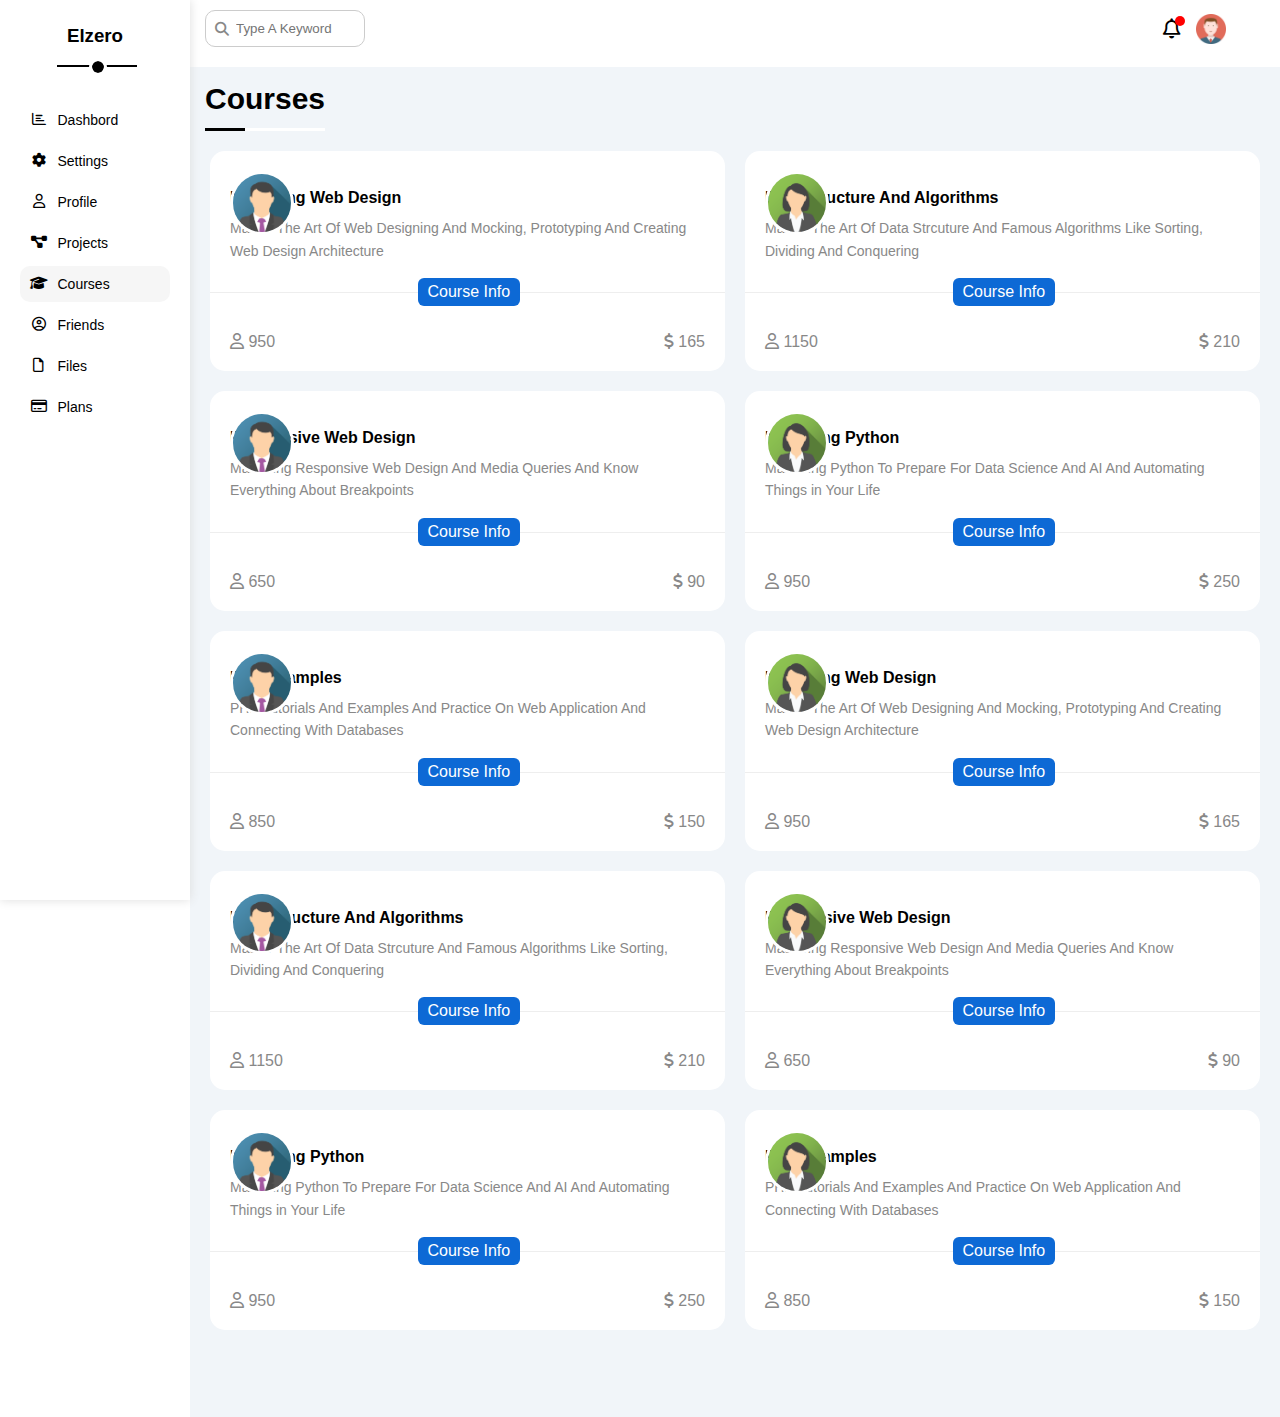
==== courses.html @ d860a7bd "first commit" ====
<!DOCTYPE html>
<html lang="en">
<head>
    <meta charset="UTF-8">
    <meta http-equiv="X-UA-Compatible" content="IE=edge">
    <meta name="viewport" content="width=device-width, initial-scale=1.0">
    <title>Templet 4</title>
    <link rel="stylesheet" href="css/styel.css">
    <link rel="stylesheet" href="css/all.css">
    <link rel="stylesheet" href="css/all.min.css">
</head>
<body>
    <div class="main">
        <aside>
            <h3>Elzero</h3>
            <ul>
                <a href="index.html">
                    <i class="fa-regular fa-chart-bar fa-fw"></i>
                    <li>Dashbord</li>
                </a>
                <a href="settings.html">
                    <i class="fa-solid fa-gear fa-fw"></i>
                    <li>Settings</li>
                </a>
                <a href="profile.html">
                    <i class="fa-regular fa-user fa-fw"></i>
                    <li>Profile</li>
                </a>
                <a href="projects.html">
                    <i class="fa-solid fa-diagram-project fa-fw"></i>
                    <li>Projects</li>
                </a>
                <a href="courses.html" class="active">
                    <i class="fa-solid fa-graduation-cap fa-fw"></i>
                    <li>Courses</li>
                </a>
                <a href="friends.html">
                    <i class="fa-regular fa-circle-user fa-fw"></i>
                    <li>Friends</li>
                </a>
                <a href="files.html">
                    <i class="fa-regular fa-file fa-fw"></i>
                    <li>Files</li>
                </a>
                <a href="plans.html">
                    <i class="fa-regular fa-credit-card fa-fw"></i>
                    <li>Plans</li>
                </a>
            </ul>
        </aside>
        <section>
            <nav>
                <div>
                    <input type="search" placeholder="Type A Keyword">
                </div>
                <div>
                    <i class="fa-regular fa-bell fa-lg"></i>
                    <img src="Images/avatar.png" alt="">
                </div>
            </nav>
            <div class="content">
                <h1>Courses</h1>
                <div class="courses">
                    <div class="coursbox">
                        <img src="Images/team-01.png" alt="">
                        <img src="images/course-01.jpg" alt="">
                       <div class="info">
                            <h4>Mastering Web Design</h4>
                            <p>
                                Master The Art Of Web Designing And Mocking,
                                Prototyping And Creating Web Design Architecture
                            </p>
                        </div>
                        <div class="coin">
                           <span class="spaninfo">Course Info</span>
                            <span>
                                <i class="fa-regular fa-user"></i>
                                950
                            </span>
                            <span>
                                <i class="fa-solid fa-dollar-sign"></i>
                                165
                            </span>
                       </div>
                    </div>
                    <div class="coursbox">
                        <img src="Images/team-02.png" alt="">
                        <img src="images/course-02.jpg" alt="">
                       <div class="info">
                            <h4>Data Structure And Algorithms   </h4>
                            <p>
                                Master The Art Of Data Strcuture 
                                And Famous Algorithms Like Sorting, Dividing And Conquering
                            </p>
                        </div>
                        <div class="coin">
                           <span class="spaninfo">Course Info</span>
                            <span>
                                <i class="fa-regular fa-user"></i>
                                1150
                            </span>
                            <span>
                                <i class="fa-solid fa-dollar-sign"></i>
                                210
                            </span>
                       </div>
                    </div>
                    <div class="coursbox">
                        <img src="Images/team-01.png" alt="">
                        <img src="images/course-03.jpg" alt="">
                       <div class="info">
                            <h4>Responsive Web Design</h4>
                            <p>
                                Mastering Responsive Web Design And Media Queries
                                 And Know Everything About Breakpoints
                            </p>
                        </div>
                        <div class="coin">
                           <span class="spaninfo">Course Info</span>
                            <span>
                                <i class="fa-regular fa-user"></i>
                                650
                            </span>
                            <span>
                                <i class="fa-solid fa-dollar-sign"></i>
                                90
                            </span>
                       </div>
                    </div>
                    <div class="coursbox">
                        <img src="Images/team-02.png" alt="">
                        <img src="images/course-04.jpg" alt="">
                       <div class="info">
                            <h4>Mastering Python</h4>
                            <p>
                                Mastering Python To Prepare For Data Science And AI
                                 And Automating Things in Your Life
                            </p>
                        </div>
                        <div class="coin">
                           <span class="spaninfo">Course Info</span>
                            <span>
                                <i class="fa-regular fa-user"></i>
                                950
                            </span>
                            <span>
                                <i class="fa-solid fa-dollar-sign"></i>
                                250
                            </span>
                       </div>
                    </div>
                    <div class="coursbox">
                        <img src="Images/team-01.png" alt="">
                        <img src="images/course-05.jpg" alt="">
                       <div class="info">
                            <h4>PHP Examples</h4>
                            <p>
                                PHP Tutorials And Examples And Practice On
                                Web Application And Connecting With Databases
                            </p>
                        </div>
                        <div class="coin">
                           <span class="spaninfo">Course Info</span>
                            <span>
                                <i class="fa-regular fa-user"></i>
                                850
                            </span>
                            <span>
                                <i class="fa-solid fa-dollar-sign"></i>
                                150
                            </span>
                       </div>
                    </div>
                    <div class="coursbox">
                        <img src="Images/team-02.png" alt="">
                        <img src="images/course-01.jpg" alt="">
                       <div class="info">
                            <h4>Mastering Web Design</h4>
                            <p>
                                Master The Art Of Web Designing And Mocking,
                                Prototyping And Creating Web Design Architecture
                            </p>
                        </div>
                        <div class="coin">
                           <span class="spaninfo">Course Info</span>
                            <span>
                                <i class="fa-regular fa-user"></i>
                                950
                            </span>
                            <span>
                                <i class="fa-solid fa-dollar-sign"></i>
                                165
                            </span>
                       </div>
                    </div>
                    <div class="coursbox">
                        <img src="Images/team-01.png" alt="">
                        <img src="images/course-02.jpg" alt="">
                       <div class="info">
                            <h4>Data Structure And Algorithms   </h4>
                            <p>
                                Master The Art Of Data Strcuture 
                                And Famous Algorithms Like Sorting, Dividing And Conquering
                            </p>
                        </div>
                        <div class="coin">
                           <span class="spaninfo">Course Info</span>
                            <span>
                                <i class="fa-regular fa-user"></i>
                                1150
                            </span>
                            <span>
                                <i class="fa-solid fa-dollar-sign"></i>
                                210
                            </span>
                       </div>
                    </div>
                    <div class="coursbox">
                        <img src="Images/team-02.png" alt="">
                        <img src="images/course-03.jpg" alt="">
                       <div class="info">
                            <h4>Responsive Web Design</h4>
                            <p>
                                Mastering Responsive Web Design And Media Queries
                                 And Know Everything About Breakpoints
                            </p>
                        </div>
                        <div class="coin">
                           <span class="spaninfo">Course Info</span>
                            <span>
                                <i class="fa-regular fa-user"></i>
                                650
                            </span>
                            <span>
                                <i class="fa-solid fa-dollar-sign"></i>
                                90
                            </span>
                       </div>
                    </div>
                    <div class="coursbox">
                        <img src="Images/team-01.png" alt="">
                        <img src="images/course-04.jpg" alt="">
                       <div class="info">
                            <h4>Mastering Python</h4>
                            <p>
                                Mastering Python To Prepare For Data Science And AI
                                 And Automating Things in Your Life
                            </p>
                        </div>
                        <div class="coin">
                           <span class="spaninfo">Course Info</span>
                            <span>
                                <i class="fa-regular fa-user"></i>
                                950
                            </span>
                            <span>
                                <i class="fa-solid fa-dollar-sign"></i>
                                250
                            </span>
                       </div>
                    </div>
                    <div class="coursbox">
                        <img src="Images/team-02.png" alt="">
                        <img src="images/course-05.jpg" alt="">
                       <div class="info">
                            <h4>PHP Examples</h4>
                            <p>
                                PHP Tutorials And Examples And Practice On
                                Web Application And Connecting With Databases
                            </p>
                        </div>
                        <div class="coin">
                           <span class="spaninfo">Course Info</span>
                            <span>
                                <i class="fa-regular fa-user"></i>
                                850
                            </span>
                            <span>
                                <i class="fa-solid fa-dollar-sign"></i>
                                150
                            </span>
                       </div>
                    </div>
                </div>
            </div>
        </section>
    </div>
</body>
</html>
---- css/styel.css ----
:root{
    --blue-color:#0075ff;
    --blue-alt-color:#0d69d5;
    --orange-color:#f59e0b;
    --green-color:#22c50e;
    --red-color:#f44336;
    --gray-color:#888;

}
::-webkit-scrollbar{
    width: 15px;
}
::-webkit-scrollbar-track{
    background-color: #fff;
}
::-webkit-scrollbar-thumb{
    background-color: var(--blue-color);
}
::-webkit-scrollbar-thumb:hover{
    background-color: var(--blue-alt-color);
}
/* Start aside */
aside{
    background-color: #fff;
    box-shadow: 0 0 10px #ddd;
    height: 100vh;
    z-index: 10;  
    padding: 20px;
}
aside>h3{
    width: fit-content;
    margin: 5px auto 35px;
    position: relative;
    padding-bottom: 20px;
}
aside>h3::before{
    position: absolute;
    content: " ";
    width: 80px;
    height: 2px;
    background-color: #000;
    bottom: 0;
    left: -10px;
    
}
aside>h3::after{
    position: absolute;
    content: " ";
    width: 12px;
    height: 12px;
    border-radius: 50%;
    background-color: #000;
    bottom: 0;
    left: 25px;
    outline: 3px solid #fff;
    transform: translateY(50%);
}
 ul{
    padding:0;
    margin-top: 16px;
    list-style: none;
    }
    .active{
        background-color:#f6f6f6;
        border-radius:10px ;
    }
    ul a{
        display: flex;
        margin-bottom: 5px;
        padding: 10px;
        color: #000;
        width: 150px;
        font-size: 14px;
        text-align: center;
        transition: 0.3s;
    }
    ul a:hover{
        background-color: #f6f6f6;
        border-radius: 10px;
        transition: 0.3s;
    }
    ul a i{
        margin-right: 10px;
    }    

/* End aside */
.main{
    display: flex;
    width: 100%;
}

body{
    padding: 0;
    margin: 0;
    font-family: "Open Sans", sans-serif; 
}
*{
    box-sizing: border-box;
}
a{
    text-decoration: none;
}

/* Start section */
section{
    width: 100%;
}
nav{
    display: flex;
    justify-content: space-between;
    padding: 10px 10px 0px;
    align-items: center;
    width: 96%;
    max-width: 100%;
}
nav input{
    border-radius: 10px;
    border: solid 1px #ccc;
    width: 160px; 
    padding: 10px 10px 10px 30px;
    margin-left: 5px;   
    transition: 0.3s;
    display: block;
}
nav>div:first-child{
    position: relative;
}
nav>div:first-child:after{
    font-family: "Font Awesome 5 Free";
    content: "\f002";
    font-weight: 900;
    position: absolute;
    left: 15px;
    top: 50%;
    color: var(--gray-color);
    font-size: 14px;
    transform: translateY(-50%)
}
nav input:focus{
    outline: none;
    width: 200px;
    transition: 0.3s all
}
nav input:focus::placeholder{
    opacity: 0;
    transition: 0.3s
}

nav >div{
    display: flex;
    justify-content: center;
    align-items: center
}
nav img{
    width: 30px;
    margin-left: 15px
}
nav i{
    position: relative
}
nav i::after{
position: absolute;
content: "";
top: -12px;
right: -4px;
width: 10px;
height: 10px;
border-radius: 50%;
background-color: red
}
.content{
    width: 100%;
    height: 100%;
    background-color: #f1f5f9
}
/* End section */
/* Start Dashbord */
.dashbord{
    padding:15px
}
.boxes{
    display: grid;
    grid-template-columns: repeat(auto-fill,minmax(450px,1fr));
    gap: 20px
}
h1{
    position: relative;
    font-size: 30px;
       padding: 15px;
    width: fit-content
}
h1::after,
h1::before{
    position: absolute;
    content:"";
    height: 3px;
    bottom: 0;
    left: 0;
    margin-left: 15px;
}
h1::before{
    width: 120px;
    background-color: #fff;
}
h1::after{
    background-color: #000;
    width: 40px;
}
/* Welcome */
.box{
    border-radius: 15px;
    background-color: #fff;
    max-width: 100%;
    padding: 20px;
    overflow: hidden;
}
.welcome{
    border-radius: 15px;
    background-color: #fff;
    max-width: 100%;   
}
.welcome .timg{
    display: flex;
    justify-content: space-between;
    padding: 10px 20px 20px ;
    border-top-left-radius: 15px;
    border-top-right-radius: 15px;
    background-color: #eee;
}
.timg .text{
    padding:10px
}
.timg .text h2{
    margin: 0 0 5px ;
}
.timg .text p{
    margin: 0;
    color: #777;
}
.timg img{
    width: 200px;
}
.welcome>.imge{
    width: 100%;
    height: 80px;
    border-bottom: #eee solid 1px;
    position: relative;
}
.welcome>.imge>img{
width: 70px;
position: absolute;
border: 4px solid #fff;
border-radius: 50%;
left: 20px;
top: -40px;
}
.description{
    display: flex;
    justify-content: space-around;
    margin: 40px auto;
    padding: 0 0 15px ;
    border-bottom: solid 1px #eee;
}
.description div{
 text-align: center;
 flex: 1; 
}
.description div span{
    display: block;
    font-size: 14px;
    margin-top: 10px;
    color: var(--gray-color);
}
.welcome a{
    color: #fff;
    background-color: var(--blue-color);
    padding: 5px;
    display: block;
    width: max-content;
    border-radius: 5px;
    margin:0 15px 15px auto;
}
.welcome a:hover{
    background-color: var(--blue-alt-color);
}

/* Quick Draft */

.draft p{
color: var(--gray-color)
}
.draft .title{
    display: block;
    background-color: #eee;
    border: none;
    margin-bottom: 20px;
    width: 100%;
    border-radius: 6px;
    padding: 10px 0 10px 10px
}
input:focus{
    outline: none
}
textarea{
    display: block;
    background-color: #eee;
    outline: none;
    border: solid 1px #fff;
    width: 100%;
    resize: none;
    min-height: 180px;
    border-radius: 5px;
    margin: 20px auto;
    padding: 10px 0 10px 10px 
}
.draft .save{
    color: #fff;
    padding: 5px 10px;
    border-radius: 5px;
    margin: 0 15px 15px auto;
    border: none;
    display: block;
    transition: 0.3s;
    background-color: var(--blue-color);
    cursor: pointer;
    width: fit-content
}
.draft .save:hover{
    transition: 0.3s;
    background-color: var(--blue-alt-color)
}

/* targets */

.targets p{
    color: var(--gray-color);
}

.targets .one{
    display: flex;
    margin-bottom: 15px;
    width: 100%;
}
.targets .one>div:first-child{
    width: 80px;
    height: 80px;
    text-align: center;
    display: flex;
    justify-content: center;
    align-items: center;
    margin-right: 15px;
}
.iconblue{
    background-color: #cce3ff;
}
.iconblue i{
    color: var(--blue-alt-color);
}
.lblue{
    background-color: #cce3ff;
}
.lblue span{
    background-color: var(--blue-alt-color);
}
.lblue span span{
    background-color: var(--blue-alt-color);
}
.lblue span span::after{
    border-color:  var(--blue-alt-color) transparent transparent transparent;
}
.iconorange{
    background-color:#fdecce
}
.iconorange i{
    color: var(--orange-color);
}
.lorange{
    background-color: #fdecce;
}
.lorange span{
    background-color: var(--orange-color);
}
.lorange span span{
    background-color: var(--orange-color);
}
.lorange span span::after{
    border-color:  var(--orange-color) transparent transparent transparent;

}
.icongreen{
    background-color: #d3f3df
}
.icongreen i{
    color: var(--green-color)
}
.lgreen{
    background-color: #d3f3df
}
.lgreen span{
    background-color: var(--green-color);
}
.lgreen span span{
    background-color: var(--green-color)
}
.lgreen span span::after{
    border-color:  var(--green-color) transparent transparent transparent;

}
.targets .one>div:last-child{
    width: 100%;
}
.targets .one i{
    text-align: center;
    align-items: start;
}
.progs>span:first-of-type{
    color: var(--gray-color);
    display: block;
    margin-top: 5px;
    margin-bottom: 5px;
}
.progs>span:last-of-type{
    margin-bottom: 15px;
    display: block;
    font-weight: bold;
}
.targets .line{
    width: 100%;
    height: 3px;
}
.targets .line>span{
    height: 100%;
    position: relative;
    display: block;
}
.targets .line span span{
    color: #fff;
    padding: 2px 5px;
    position: absolute;
    font-size: 13px;
    top: -30px;
    right: -18px;
    border-radius: 6px;
}
.targets .line span span::after{
    position: absolute;
    content: "";
    left: 40%;
    bottom: -10px ;
    border-width: 5px;
    border-style: solid;
}
.orang i{
    color: var(--orange-color) !important;
}

/* Tickets Statistics */

.statistics>p{
    color: var(--gray-color);
}
.statistics .gred{
    display: grid;
    align-items: center;
    gap: 10px;
    grid-template-columns: repeat(auto-fill,minmax( 40%,1fr));
}
.statistics .gred div{
    display: flex;
    border: 1px solid #ccc;
    border-radius: 10px;
    padding: 20px;
    flex-direction: column;
    align-items: center;
}
.statistics .gred div p{
    color: var(--gray-color);
}
.statistics .gred div span{
    font-weight: bold;
    font-size: 18px;
}
.statistics .gred div i{
    margin-bottom: 10px;
}
.c-orange{
    color: var(--orange-color);
}
.c-blue{
    color: var(--blue-color);
}
.c-green{
    color: var(--green-color);
}
.c-red{
    color: var(--red-color);
}
.c-grey{
    color: var(--gray-color);
}
.bg-red{
    background-color: var(--red-color);
}
.bg-orange{
    background-color: var(--orange-color);
}
.bg-blue{
    background-color: var(--blue-color);
}
.bg-green{
    background-color: var(--green-color);

}
/* News */

.news>div{
    display: flex;
    justify-content: space-between;
    align-items: center;
    border-bottom: solid 1px #ccc;
    margin-bottom: 20px;
    padding-bottom: 20px;
    
} 
.news>div>div{
    display: flex;
    justify-content: space-between;
    align-items: center;
}
.news>div>div h3{
    margin: 0 0 6px;
    font: 16px;
}
.news>div>div p{
    color: var(--gray-color);
    margin: 0;
    font-size: 14px;
    padding-top: 5px;
}
.news>div>div:last-of-type{
    font-size: 13px;
    padding: 5px 10px; 
    width: fit-content;
    border-radius: 6px;
    background-color: #eee;
} 
.news>div:last-of-type{
    border-bottom: none !important;
}
.news div img {
    width: 100px;
    margin-right: 20px;
    border-radius: 6px;
}
.news div .infonews{
    display: flex;
    flex-direction: column;
}

/* Latest Tasks  */

.tasks>div{
    display: flex;
    margin-bottom: 25px;
    align-items: center;
    padding: 5px;
    justify-content: space-between  
}
.tasks>div:not(:last-child){
    border-bottom: solid 1px #eee;
}
.tasks h3{
    margin: 0 0 6px;
    font-size: 16px;
}
.tasks p{
    margin: 0;
    font-size: 13px;
    color: var(--gray-color);
}
.tasks .op{
opacity: 0.5;
}

/* Top Search Items */

.items .main{
    margin: 0 0 10px;
    padding: 0;
}
.items .main div{
    color: var(--gray-color);
}
.items>div{
    display: flex;
    justify-content: space-between;
    align-items: center;
    padding: 15px 0;
}
.items div>span:last-child{
    background-color: #eee;
    padding: 5px 10px;
    border-radius: 6px;

}

/* Latest Uploads */

.uploads>div{
    display: flex;
    justify-content: space-between;
    align-items: center;    
    border-bottom: 1px solid #eee;
    margin-bottom: 10px;
    padding: 5px 5px 10px ;
}
.uploads>div>div{
    display: flex;
    justify-content: space-between;
    align-items: center;
}
.uploads>div>div:last-child{
    background-color: #eee;
    padding: 5px 10px;
    border-radius: 6px;
}
.uploads>div:last-child{
    border: none !important
}
.uploads span{
    display: block;
}
.uploads span:last-child{
    color: var(--gray-color);
}
.uploads img{
    width: 40px;
    margin-right: 15px;
}

/* Last Project Progress */

.progress{position: relative}
.progress img{
    position: absolute;
    content: "";
    right:0 ;
    width: 160px;
    opacity: 0.1;
    bottom: 0;
}
.progress ul{
    position: relative;
    margin-left: 10px;
}
.progress ul::after{
    position: absolute;
    content: "";
    background-color: var(--blue-alt-color);
    width: 3px;
    height: 90%;
    left: 0;
    top: 0;
}
.progress ul li{
    margin-top: 25px;
    display: flex;
    align-items: center;
    padding-left: 25px;
    font-size: 18px;
}
.progress ul li::before{
    position: absolute;
    content: '';
    width: 20px;
    height: 20px;
    display: block;
    border-radius: 50%;
    background-color: #fff;
    border: 2px solid #fff;
    outline: var(--blue-alt-color) 2px solid;
    left: -10px;
    z-index: 1;
}
.progress ul li.done::before{
background-color: var(--blue-alt-color);
}
.progress ul li.curnt::before{
    animation: flashing 0.8s infinite alternate;
}

/* Rminders */

.rminders ul li{
    display: flex;
    align-items: center;
}
.rminders ul li>span{
width: 15px;
height: 15px;
margin-right: 15px;
transform: translateY(-50%);
border-radius: 50%;
display: block
}

.rminders ul li>div.onee{
    border-left: solid 2px var(--blue-alt-color);
}
.rminders ul li>div.tooo {
    border-left: solid 2px var(--green-color);
}
.rminders ul li div.thrrr {
border-left: solid 2px var(--orange-color);

}
.rminders ul li>div.four{
    border-left: solid 2px var(--red-color);
}
.rminders ul li div{
    padding-left: 15px;
    margin-bottom: 15px;
}

.rminders ul li p{
    margin: 0 0 5px;
    font-weight: bold;
    font-size: 14px;
    flex: 1;
}
.rminders ul li div span{
    margin: 0;
    font-size: 14px;
    color: #888888;
}
/* Latest Post */

.post img{
    margin-right: 15px;
    width: 48px;
}
.post>div{
    padding-bottom: 10px;
    align-items: center;
    display: flex;
}
.post .text{
    border-bottom: solid 1px #eee ;
    border-top: solid 1px #eee ;
    line-height: 1.8;
    margin: 20px 5px;
    padding: 20px 5px;
    font-size: 18px;
    /* min-height: 140px; */
}
.post>div:last-child{
    color: #888;
    justify-content: space-between;
}
.post i{
    margin-right: 5px;
}

.post>div span:first-child{
    font-weight: bold;
    display: block;
    margin-bottom: 5px;
}

/* Social Media Stats */
.stats div{
    display: flex;
    align-items: center;
    background-color: #cce3ff;
    margin-bottom: 15px;
    padding: 0 10px 0 0 ;
    justify-content: space-between;
}
.stats div.tube{
    background-color: #ffcccc;
}
.stats div i{
background-color: var(--blue-color);
color: #fff;
display: flex;
justify-content: center;
align-items: center;
width: 50px;
transition: 0.3s;
height: 50px;
} 
.stats div i:hover{
    transition: 0.3s;
    transform: rotate(10deg);
}
.stats div span{
    flex: 1;
    padding-left: 15px;
    color: var(--blue-color);
} 
.stats div a{
    padding: 5px 10px;
    border-radius: 6px;
    background-color: var(--blue-color);
    color: #fff;
} 
.tube i{
    background-color: red !important;
}
.tube span{
    color: red !important;
}
.tube a{
    background-color: red !important;
}
.stats>div:last-child i{
    background-color: var(--blue-alt-color) !important;
}
.stats>div:last-child span{
    color: var(--blue-alt-color)!important;
}
.stats>div:last-child a{
    background-color: var(--blue-alt-color) !important;
}

/* Projects */
.projects{
    background-color: #fff;
    padding: 20px;
    display: grid;
    border-radius: 10px;
    margin-top  : 20px;    
}
.restable{
    overflow-x: auto;
}
.projects table{
    min-width: 1000px   ;
    width: 100%;
    text-align: start;
}
thead td{
    padding: 15px;
    text-align: start;
    font-weight: bold;
    background-color: #eee;
}
.projects table td{
    padding: 15px;
}
.projects table tbody tr td:last-child{
    border-right: #eee 1px solid;
}
.projects tbody td{
    border-bottom: solid 1px #eee;
    border-left: solid 1px #eee;

}
.projects table img{
    width: 32px;
    height: 32px;
    padding: 2px;
    background-color: #fff;
    border-radius: 50%;
}

.projects table img:not(:first-child){
margin-left: -20px;
}
.projects tbody tr span{
    padding: 5px 10px;
    color: #fff;
    border-radius: 6px;
}
.projects tbody tr:first-child span{
    background-color: #f59e0b;
}
.projects tbody tr:nth-child(2) span{
    background-color: #0075ff;
}
.projects tbody tr:nth-child(5) span{
    background-color: #0075ff;
}
.projects tbody tr:nth-child(3) span,
.projects tbody tr:nth-child(4) span,
.projects tbody tr:last-child span{
    background-color: #22c55e;
}
/* End Dashbord */

.box h2{
    margin: 0 0 10px  ;
}

/* Start Settings */
.setting{
    padding: 15px;
}

/* Controll */

.controll p{
    color: #888;
    margin: 0 0 10px 0 ;
}
.controll span{
    display: block;
    margin-bottom:5px;
}
.controll >div{
    display: flex;
    justify-content: space-between;
    align-items: center;
    font-size: 14px;
    margin:  15px 0  ;
}
.controll textarea{
    resize: none;
    border: solid 1px #ccc;
    border-radius: 6px;
    background-color: transparent;
    min-height: 140px;
    width: 100%;
}

.togoal{
    -webkit-appearance: none;
    appearance: none;
    display: none;
}

.toggledev{
    position: relative;
    width: 78px;
    height: 32px;
    background-color: #aaa;
    cursor: pointer;
    border-radius: 16px;
}
.toggledev::after{
    position: absolute;
    font-family: "Font Awesome 5 Free";
    content: "\f00d";
    background-color: #fff;
    width: 24px;
    height: 24px;
    top: 4px;
    transition: 0.3s;
    left: 4px;
    display: flex;
    justify-content: center;
    align-items: center;
    color: #aaa;
    border-radius: 50%;
    font-weight: 900;
}
.togoal:checked + .toggledev{
    background-color: var(--blue-alt-color);
}
.togoal:checked + .toggledev::after{
    content: "\f00c";
    left: 50px;
    color: var(--blue-alt-color);
}

/* General Info */
.general p{
    color: #888;
    font-size: 15px;
}
.general form label{
    display: block;
    font-size: 13px;
    color: #888;
    margin: 20px 0 10px;
}
.general form >input{
    border: 1px solid #eee;
    border-radius: 6px;
    width: 100%;
    padding: 10px 0 10px 10px;
}
form>div{
    display: flex;
    justify-content: space-between;
    align-items: center;
}
form>div a{
    margin-left: 10px;
    color: var(--blue-color);
    cursor: pointer;
}
form>div input:disabled{
    color: #bbb;
    background-color: #f0f4f8;
}
form>div input{
    margin-left: 10px;
    color: var(--blue-color);
    cursor: not-allowed;
    background-color: #f0f4f8;
    color: #bbb;
    border: 1px solid #eee;
    width: 100%;
    border-radius: 6px;
    padding: 10px;
}
.general form input::placeholder{
font-size: 14px;
}

/* Security Info */

.security>div{
    display:flex;
    justify-content: space-between;
    align-items: center;
    border-bottom: 1px solid #eee;
    margin-bottom: 15px;
    padding: 10px 1px;
}
.security>div:last-child{
    margin-bottom: 0;
    border-bottom: none;
}
.security>div:last-child a{
    background-color: #eee;
    color: #000;
}
.security div span{
    margin: 0 0 5px;
    display: block;
    font-size: 14px;
}
.security div p{
    color: #888;
    font-size: 13px;
    margin: 0 0 5px;
}
.security div a{
    padding: 5px 10px;
    border-radius: 6px;
    background-color: #0075ff;
    color: #fff;
}

/* Social Media Information */

.sosial>div{
    display: flex;
    margin-bottom: 15px;
    width: 100%;
    height: 35px;
    align-items: center;
}
.sosial>div:last-child{
    margin-bottom: 0;
}
.sosial>div i{
    width: 50px;
    height: 100%;
    border-radius: 6px 0 0 6px;
    border: solid 1px #ddd;
    display: flex;
    border-right: none;
    margin: 0;
    padding: 0;
    justify-content: center;
    align-items: center;
    background-color: #f6f6f6;
    color: #888;
}
.sosial>div input{
    width: 100%;
    border-radius: 0 6px 6px 0;
    height: 100%;
    padding: 5px 10px;
    border: solid 1px #ddd;
    background-color: #f6f6f6;
}
.sosial>div input::placeholder{
    font-size: 12px;
}
.sosial>div:focus-within i{
    color: #000;
    transition: 0.3s;
}
.box>p{
    color: #888;
    font-size: 14px;
}

/* widgets Control */

.widget>div{
    display: flex;
    align-items: center;
    margin: 0 0 20px 5px;
}
.widget>div label{
    cursor: pointer;
    font-size: 14px;
   padding-left: 30px;
   position: relative;
}
.widget input{
    -webkit-appearance: none;
    appearance: none;
}
.widget>div label::after{
    content: "";
    position: absolute;
    width: 18px;
    height: 18px;
    border: solid 2px #000;
    border-radius:3px;
    left: 0
}

.widget>div label:hover::after{
    border: solid 2px var(--blue-alt-color);
}
.widget>div label::before{
    position: absolute;
    content: "\f00c";
    font-family: "Font Awesome 5 Free";
    font-weight: 900;
    width: 18px;
    height: 18px;
    left: 0;
    display: flex;
    justify-content: center;
    align-items: center;
    background-color: var(--blue-alt-color);
    color: #fff;
    z-index: 1;
    border: 2px solid var(--blue-alt-color);
    border-radius: 3px;
    transform: scale(0) rotate(360deg);
    transition: 0.3s;
}
.widget input[type="checkbox"]:checked+label::before{
    transform: scale(1);
    transition: 0.3s;
}
.widget input[type="checkbox"]:checked+label::after{
    background-color: var(--blue-alt-color);
    border: solid 2px var(--blue-alt-color);
}

/* Backup Manager */

.backup div{
    margin-bottom: 20px;
}
.backup>div>label{
    position: relative;
    padding-left: 30px;
    cursor: pointer;
}
.backup input{
    -webkit-appearance:none;
    appearance: none   
}
.backup>div>label::before{
    content: "";
    position: absolute;
    width: 18px;
    height: 18px;
    border: solid 2px var(--gray-color);
    left: 0;
    border-radius: 50%;
}
.backup>div>label::after{
    content: "";
    width: 12px;
    height: 12px;
    border-radius: 50%;
    background-color: var(--blue-alt-color);
    left: 5px;
    top: 5px;
    position: absolute;
    transition: 0.3s;
    transform: scale(0);
}
.backup input:checked + label::after{
    transition: 0.3s;
    transform: scale(1);
}
.backup input:hover + label::before{
    transition: 0.3s;
    border: solid 2px var(--blue-alt-color);
}

.backup .servers{
    display: flex;
    align-items: center;
    border-top: solid 2px #ddd;
    padding-top: 20px ;
    position: relative;
    width: 100%;
    justify-content: space-between;
}
.backup .servers div{
    text-align: center;
    width: 100%;
    border: solid 1px #888;
    border-radius: 6px;
    padding: 0;
    padding:10px 0
    
}

.backup .servers div label{
    cursor: pointer;
    width: 100%;
}
.backup .servers div label i{
    display: block;
    margin-bottom: 10px;
}
.servers>input[type="radio"]:checked + div{
    border:solid 1px var(--blue-alt-color);
}
.servers>input:checked+div label{
    color: var(--blue-alt-color);
}

/* End Settings */
/* Start Profile */
.profile-page{
    display: grid;
    grid-template-columns: repeat(auto-fill,minmax(1fr));
    margin: 20px;
}
.profile{
    border-radius: 15px;
    background-color: #fff;
    align-items: center;
    display: flex;
    overflow: hidden;
    padding: 0;
}
.profile .infoimg{
    border-right: solid 1px #ddd;
    padding: 20px;
    width: 300px;
    max-width: 100%;
    margin: auto;
}
.profile .infoimg img{
    width: 120px;
    margin: 5px auto;
    display: block;
}
.profile .infoimg h3{
    width: max-content;
    font-size: 16px;
    margin: 10px auto;
    font-weight: bold;
}
.profile .infoimg p{
    color: #888;
    text-align: center;

}
.profile .infoimg .reat+p{
    font-size: 14px;

}
.profile .infoimg .design{
    width: 70%;
    height: 6px;
    background-color: #eee;
    margin: 20px auto;
    border-radius: 6px;

}
.profile .infoimg .design span{
    width: 75%;
    border-radius: 6px;
    height: 100%;
    display: block;
    background-color: var(--blue-alt-color);

}
.profile .infoimg .reat{
    text-align: center;
}
.profile .infoimg .reat i{
    font-size: 12px;

}
.profile .information{
    width: 100%;

}

.profile .information h4{
color: #888;
margin: 0 0 10px;
width: 100%;
font-weight: normal;
}
.profile .personal-info{
    display: flex;
    font-size: 14px;
width: 100%;
padding: 20px;
flex-wrap: wrap;
justify-content: space-between;
align-items: center;
}
.profile .personal-info>div{
    min-width: 250px;
    padding: 10px 5px;
}
.profile .personal-info:not(:last-child){
    border-bottom: solid 1px #ddd;
}
.profile .personal-info:hover{
    background-color: #f9f9f9;
}
.profile .personal-info span:first-of-type{
    color: #888;
}
.profile .information .toggledev{
    height: 20px;    
}
.profile .information .toggledev::after{
    height: 15px;
    width: 15px;
    top: 2.5px;
    left: 2px;
    font-size: 12px;
}
.profile .information input:checked +.toggledev::after{
    left: 60px;
}

/* Skills and activites */

.skills-activites{
    display: flex;
    /* align-items: center; */
    margin: 20px;
    gap: 20px;
}
    /* skills */
.skills{
    background-color: #fff;
    border-radius: 10px;
    padding: 20px;
    max-width: 100%;
    min-width: 225px;
    flex-grow: 1;
}
.skills-activites h2{
    margin: 0 0 10px;
}
.skills-activites p{
    color: var(--gray-color);
    margin: 0 0 20px;
    font-size: 14px;
}
.skills ul li{
    padding: 15px 0 ;
}
.skills ul li:not(:last-child){
    border-bottom: solid 1px #ddd;
}
.skills ul li span{
    background-color: #eee;
    padding:5px 10px;
    border-radius: 6px;
    font-size: 13px;
    margin-right: 3px;
}

    /* activites */

.activites{
    background-color: #fff;
    border-radius: 10px;
    padding: 20px;
    flex-grow: 2;
}
.activites img{
    width: 50px;
}
.activites>div{
    display: flex;
    justify-content: space-between;
    align-items: center;
    padding-bottom: 20px;
    margin-bottom: 20px;
}
.activites>div:not(:last-child){
    border-bottom: solid 1px #ddd;
}
.activites .info{
    flex: 1;
    margin-left: 10px;
}
.activites span:last-of-type{
    font-size: 14px;
    display: block;
    color: var(--gray-color);
}
.activites .date span{
    text-align: right;
}
.activites span:first-of-type{
    font-size: 14px;
    display: block;
    margin-bottom: 5px;
}

/* End Profile */
/* Start Project */

.projcts{
    margin: 20px;
    display: grid;
    grid-template-columns: repeat(auto-fill,minmax(450px,1fr));
    gap: 30px;
}
.projcts .probox{
    padding: 15px;
    border-radius: 10px;
    background-color: #fff;
    position: relative;
}
.projcts .probox>span{
    position: absolute;
    right: 10px;
    color: var(--gray-color);
    font-size: 14px;
    top: 10px;
}
.projcts .probox h4{
    font-weight: normal;
    margin: 0 0 10px;
}
.projcts .probox p{
    color: var(--gray-color);
    font-size: 14px;
    margin: 0 0 10px;
}
.projcts .probox div.wedimg{
    position: relative;
    min-height: 80px;
}
.projcts .probox div img{
    width: 40px;
    border-radius: 50%;
    border: solid 3px #fff;
    position: absolute;
    bottom: 0;
    transition: 0.3s;
}
.projcts .probox div a:not(:first-child){
    margin-left: 25px;
    z-index: 1;
}
.projcts .probox div img:hover{
    z-index: 3;
    transition: 0.3s;
}

.projcts .probox .skill{
border-top: solid 1px #ddd;
padding-top: 15px;
margin-top: 15px;
text-align: right
}

.projcts .probox .skill span{
    font-size: 14px;
    padding: 5px 10px;
    border-radius: 6px;  
    background-color: #eee
}
.projcts .probox .dsign {
    padding-top: 15px;
    margin-top: 15px;
    display: flex;
    justify-content: space-between;
    align-items: center;
    border-top: solid 1px #eee;
}
.projcts .probox .dsign div:first-child{
    border-radius: 6px;
    width: 260px;
    height: 8px;
    background-color: #eee;
}
.projcts .probox .dsign div:first-child span{
    display: block;
    height: 100%;
    border-radius: 6px;
}
.projcts .probox .dsign div:last-child{
color: var(--gray-color);
font-size: 14px;
}
.projcts .probox .dsign div:last-child i{
    font-size: 14px;
color: var(--gray-color);
}

/* End Project */

/* Start Courses */

.courses{
    margin: 20px;
    display: grid;
    grid-template-columns: repeat(auto-fill,minmax(350px,1fr));
    gap: 20px;
}
.courses .coursbox{
    background-color: #fff;
    border-radius: 15px;
    position: relative;
    overflow: hidden;
}
.courses .coursbox img:first-child{
    width: 64px;
    position: absolute;
    top: 20px;
    border: solid 3px #fff;
    border-radius: 50%;
    left: 20px;
}
.courses .coursbox img:last-of-type{
    width: 100%;
}
.courses .coursbox .info{
    padding: 20px;
    margin-bottom: 20px;
    border-bottom: solid 1px #eee ;
}
.courses .coursbox .info h4{
    margin: 0 0 10px;
}
.courses .coursbox .info p{
    color: var(--gray-color);
    margin: 0 0 10px;
    line-height: 1.6;
    font-size: 14px;
}

.coursbox .coin{
    display: flex;
    padding: 20px;
    position: relative;
    justify-content: space-between;
}
.coursbox .coin:not(:first-child){
    color:var(--gray-color)
}

.courses .coursbox .coin .spaninfo{
    background-color: var(--blue-alt-color);
    color: #fff;
    position: absolute;
    left: calc(50% - 50px);
    padding: 5px 10px;
    top: -35px;
    border-radius: 6px;
}

/* End Courses */

/* Start Friendes */

.friends{
    margin: 20px;
    display: grid;
    grid-template-columns: repeat(auto-fill,minmax(300px,1fr));
    gap: 20px;
}
.freinds .friend{
position: relative;
}
.freinds .friend .icons{
    position: absolute;
    display: flex;
    top: 10px;
    left: 10px;
}
.friends .friend .icons i{
    width: 30px;
    background-color: #eee;
    height: 30px;
    display: inline-flex;
    color: var(--gray-color);
    font-size: 12px;
    justify-content: center;
    align-items: center;
    transition: 0.3s;
    cursor: pointer;
    border-radius: 50%
}
.friends .friend .icons i:hover{
    background-color: var(--blue-alt-color);
    color: #fff;
    transition: 0.3s;
}
.friends .friend .myfriend{
    border-bottom: solid 1px #eee;
    margin-bottom: 20px;
    padding-bottom:20px ;
    text-align: center;
}
.friends .friend .myfriend img{
    border-radius: 50%;
    width: 100px;
    height: 100px;
}
.friends .friend .myfriend h4{
    margin: 10px 0 5px;
}
.friends .friend .myfriend p{
    color: var(--gray-color);
    margin: 0 0 10px;
    font-size: 14px;
}
.friends .friend .myicon {
    position: relative;
}
.friends .friend .myicon div{
margin-bottom: 20px;
}
.friends .friend .myicon i{
    font-size: 14px;
}
.friends .friend .myicon div span{
    margin-left: 5px;
    font-size: 14px;
}
.friends .friend .myicon > span{
    position: absolute;
    right: 10px;
    top: 10px;
    color: red;
    opacity: 0.1;
    font-size: 80px;
    font-weight: bold;
    display: block;
}

.friends .friend .removing{
    display: flex;
    justify-content: space-between;
    align-items: center;
    border-top: solid 1px #eee;
    padding-top: 20px;
}

.friends .friend .removing span{
flex: 1;
font-size: 14px;
color: var(--gray-color);
}

.friends .friend .removing a{
color: #fff;
padding: 5px 10px;
border-radius: 6px;
margin-left: 10px;
transition: 0.3s;
}
.friends .friend .removing a:hover{
    opacity: 0.9;
}


/* End Friendes */

/* Start Files */

.files{
    display: flex;
    align-items: start;
    margin: 20px;
    flex-direction: row-reverse;
    gap: 20px
}
.files .filing{
    display: grid;
    grid-template-columns: repeat(auto-fill,minmax(200px,1fr));
    width: 100%;
    gap: 20px;
}

.files .filing .boxflie{
    background-color: #fff;
    border-radius: 15px;
    padding: 10px;
    position: relative;
    transition: 0.5s;
}
.files .filing .boxflie:hover img{
    transform:rotate(10deg);
}

.files .filing .boxflie  i{
    position: absolute;
    top: 15px;
    z-index: 2;
    left: 15px;
}
.files .filing .boxflie i:hover{
color: var(--blue-alt-color);
animation: toUp infinite 0.8s ease-in-out 0.01s;
cursor: pointer;
}
.files .filing .boxflie div img{
    width: 100%;
    text-align: center;
    height: 64px;
}
.files .filing .boxflie h4{
    font-weight: normal;
    font: 14px;
    text-align: center;
}
.files .filing .boxflie p{
    color: var(--gray-color);
    font-size: 14px;
    border-bottom: solid 1px #eee;
    padding-bottom: 10px;
}
.files .filing .boxflie div:last-child{
    display: flex;
    justify-content: space-between;
    align-items: center;
}
.files .filing .boxflie div span{
    color: var(--gray-color);
    font-size: 14px;
}
.files .statistics{
    min-width: 260px;
}
.files .statistics ul li{
    display: flex;
    justify-content: space-around;
    align-items: center;
    border: solid 1px #eee;
    border-radius: 6px;
    padding: 10px;
    margin-bottom: 10px;
    gap: 10px;
    
}
.files .statistics ul li i{
    width: 40px;
    height: 40px;
    display: flex;
    justify-content: center;
    align-items:center;
}
.files .statistics ul li div{
    flex: 1;
}
.files .statistics ul li div p{
    margin: 0 0 5px;
    font-size: 14px;
    
}
.files .statistics ul li div span{
    margin: 0 0 10px;
    font-size:14px ;
    color: var(--gray-color);
}
.files .statistics ul li span{
    color: var(--gray-color);
    margin: 0 0 10px;
    font-size: 14px;
}

.files .statistics a{
    background-color: var(--blue-color);
    color: #fff;
    padding: 10px 15px;
    border-radius: 6px;
    margin: 5px auto;
    width: max-content;
    text-align: center;
    display: block;
}
.files .statistics a i{
    padding-right: 10px;
}
.files .statistics a:hover i{
animation: toUp infinite 0.8s ease-in-out 0.01s;
}
.files .statistics a:hover {
background-color: var(--blue-alt-color);
}
/* End Files */

/* Start Plans */
.plans{
    margin: 20px;
    display: grid;
    grid-template-columns: repeat(auto-fill,minmax(400px,1fr));
    gap: 20px;
}
.plans>div{
    background-color: #fff;
    padding: 0px;
    outline: sold var(--red-color) 10px;
}
.plans div .plantitel{
    border: solid #fff 2px;
    padding: 10px;
    color: #fff;
    text-align: center;
}
.plans div .plantitel h2{
    margin: 0 0 10px;
}
.plans div .plantitel .doler{
    font-size: 40px;
    position: relative;
    width: fit-content;
    margin: auto;
}
.plans div .plantitel .doler span{
    position: absolute;
    top: -10px;
    font-size: 25px;
    left: -20px;
}
.plans ul{}
.plans ul li{
    display: flex;
    justify-content: space-between;
    align-items: center;
    border-bottom: solid 1px #eee;
}
.plans ul li p{
    flex: 1;
    margin-left: 10px;
    color: var(--gray-color);
    font-size: 14px;
}
.plans ul li i:first-child{
    /* color: var(--green-color); */
    font-size: 14px;
}
.plans ul li i:last-child{
    color: var(--gray-color);
    font-size: 14px;
}
.plans a{
    padding: 5px 10px;
    border-radius: 6px;
    color: #fff;
}
.plans .lastp{
    color: var(--gray-color);
    text-align: center;
}
/* End Plans */


@keyframes flashing {
    0%{
        background-color: var(--blue-alt-color);
    }
    100%{
        background-color: #fff;
    }
    
}
@keyframes toUp {
    0%, 100%{
        transform: translateY(0);
    }
    50%{
        transform: translateY(-5px);
    }
    
}
/* Start media */
@media (max-width:676px) {
    aside ul li{
        display: none;
    }
    ul a{
        width: 40px;
    }
    .stats div span{
        font-size: 13px;
        padding-left: 5px;
    }
    ul a:hover{
        border-radius: 5px;
    }
    .active{
        border-radius: 5px;
    }
    aside{
    width: 58px;
    padding: 10px;
    }
    aside h3{
        margin: 0;
        padding: 0;
        font-size: 14px;
    }
    aside h3::after,
    aside h3::before{
        display: none
    }
    ul a i {
        margin: 0;
    }
    .boxes{
        grid-template-columns: repeat(auto-fill,minmax(250px,1fr));
    }

    .statistics .gred{
        gap: 20px;
        grid-template-columns: repeat(auto-fill,minmax(250px,1fr));
    }
    .statistics>p{
        font-size: 14px;
    }
    .backup .servers{
        flex-direction: column;
    }
    .projcts .probox .skill span{
        display: block;
        width: max-content;
        margin-bottom: 20px;
        text-align: center;
    }
    .projcts{
        grid-template-columns: repeat(auto-fill,minmax(250px,1fr));
    }
    .projcts .probox .dsign{
        flex-direction: column;
    }
    .projcts .probox .dsign div:first-child{
        width: 100%;
        margin-bottom: 15px;
    }
    .courses{
        grid-template-columns: repeat(auto-fill,minmax(250px,1fr));
    }
    .friends .friend .removing{
        flex-direction: column;
    }
    .friends .friend .removing a{
        margin-top: 15px;
        width: 100%;
        text-align: center;
    }
    .friends{
        grid-template-columns: repeat(auto-fill,minmax(250px,1fr));
    }
}
@media (max-width:767px) {
    .files{
        flex-direction: column;
    }
    .files .statistics{
        width: 100%;
    }
    .news>div{
        flex-direction: column;
    }
    .news{
        text-align: center;
    }
    .news>div>div{
        text-align: center;
        flex-direction: column;
        margin-bottom: 20px;
    }
    .news>div>div img{
        margin-bottom:5px;
    }
    .activites>div{
        flex-direction: column;
        text-align: center;
        gap: 10px;
        justify-content: center;
    }
    .activites .date span{
        text-align: center;
    }
}
@media (max-width:843px) {
    .timg>img{
        display: none;
    }
    .welcome>.imge>img{
        left: 100px;
    }
    .description{
        flex-direction: column;
        gap: 40px;
    }
    .description div{
        margin-bottom: 20px;
    }
    .profile{
        flex-direction: column;
    }
    .profile .infoimg{
        border-right: none;
    }
    .skills-activites{
    flex-direction: column;
    }
}
/*end media */
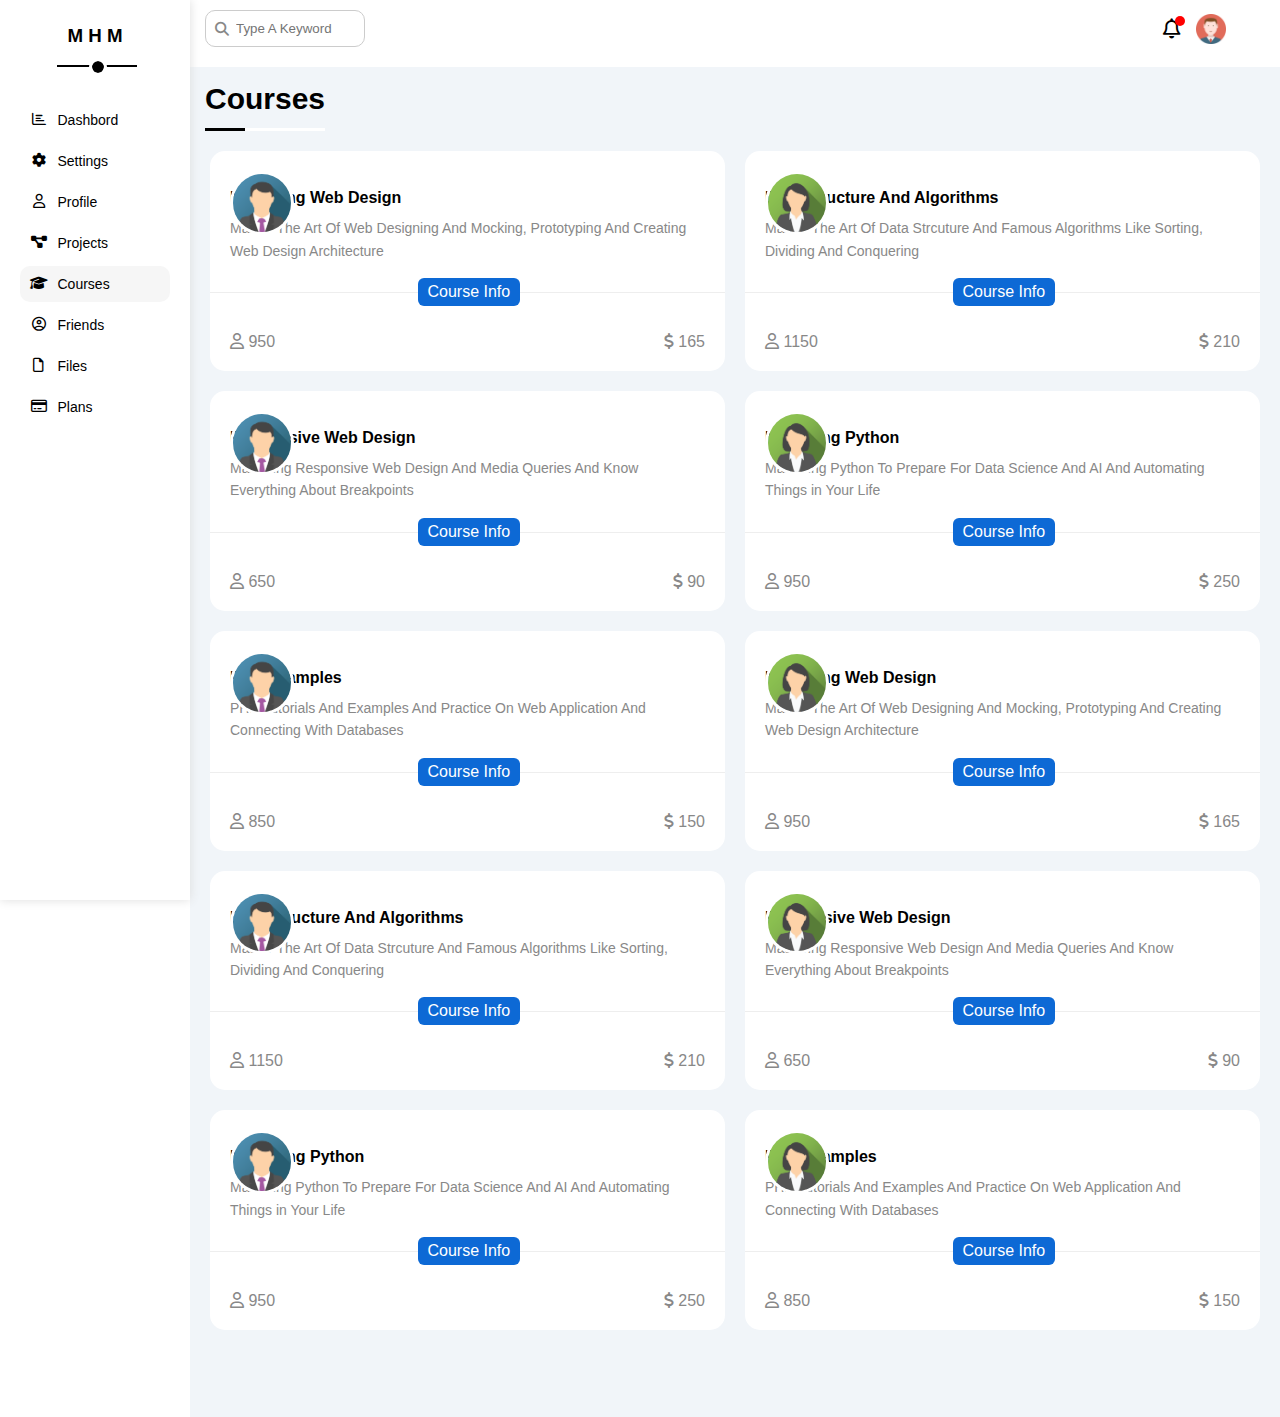
==== commit 8df51c9f: "fix img path" ====
--- a/courses.html
+++ b/courses.html
@@ -12,7 +12,7 @@
 <body>
     <div class="main">
         <aside>
-            <h3>Elzero</h3>
+            <h3>M H M</h3>
             <ul>
                 <a href="index.html">
                     <i class="fa-regular fa-chart-bar fa-fw"></i>
@@ -55,15 +55,15 @@
                 </div>
                 <div>
                     <i class="fa-regular fa-bell fa-lg"></i>
-                    <img src="Images/avatar.png" alt="">
+                    <img src="./Images/avatar.png" alt="">
                 </div>
             </nav>
             <div class="content">
                 <h1>Courses</h1>
                 <div class="courses">
                     <div class="coursbox">
-                        <img src="Images/team-01.png" alt="">
-                        <img src="images/course-01.jpg" alt="">
+                        <img src="./Images/team-01.png" alt="">
+                        <img src="./images/course-01.jpg" alt="">
                        <div class="info">
                             <h4>Mastering Web Design</h4>
                             <p>
@@ -84,8 +84,8 @@
                        </div>
                     </div>
                     <div class="coursbox">
-                        <img src="Images/team-02.png" alt="">
-                        <img src="images/course-02.jpg" alt="">
+                        <img src="./Images/team-02.png" alt="">
+                        <img src="./images/course-02.jpg" alt="">
                        <div class="info">
                             <h4>Data Structure And Algorithms   </h4>
                             <p>
@@ -106,8 +106,8 @@
                        </div>
                     </div>
                     <div class="coursbox">
-                        <img src="Images/team-01.png" alt="">
-                        <img src="images/course-03.jpg" alt="">
+                        <img src="./Images/team-01.png" alt="">
+                        <img src="./images/course-03.jpg" alt="">
                        <div class="info">
                             <h4>Responsive Web Design</h4>
                             <p>
@@ -128,8 +128,8 @@
                        </div>
                     </div>
                     <div class="coursbox">
-                        <img src="Images/team-02.png" alt="">
-                        <img src="images/course-04.jpg" alt="">
+                        <img src="./Images/team-02.png" alt="">
+                        <img src="./images/course-04.jpg" alt="">
                        <div class="info">
                             <h4>Mastering Python</h4>
                             <p>
@@ -150,8 +150,8 @@
                        </div>
                     </div>
                     <div class="coursbox">
-                        <img src="Images/team-01.png" alt="">
-                        <img src="images/course-05.jpg" alt="">
+                        <img src="./Images/team-01.png" alt="">
+                        <img src="./images/course-05.jpg" alt="">
                        <div class="info">
                             <h4>PHP Examples</h4>
                             <p>
@@ -172,8 +172,8 @@
                        </div>
                     </div>
                     <div class="coursbox">
-                        <img src="Images/team-02.png" alt="">
-                        <img src="images/course-01.jpg" alt="">
+                        <img src="./Images/team-02.png" alt="">
+                        <img src="./images/course-01.jpg" alt="">
                        <div class="info">
                             <h4>Mastering Web Design</h4>
                             <p>
@@ -194,8 +194,8 @@
                        </div>
                     </div>
                     <div class="coursbox">
-                        <img src="Images/team-01.png" alt="">
-                        <img src="images/course-02.jpg" alt="">
+                        <img src="./Images/team-01.png" alt="">
+                        <img src="./images/course-02.jpg" alt="">
                        <div class="info">
                             <h4>Data Structure And Algorithms   </h4>
                             <p>
@@ -216,8 +216,8 @@
                        </div>
                     </div>
                     <div class="coursbox">
-                        <img src="Images/team-02.png" alt="">
-                        <img src="images/course-03.jpg" alt="">
+                        <img src="./Images/team-02.png" alt="">
+                        <img src="./images/course-03.jpg" alt="">
                        <div class="info">
                             <h4>Responsive Web Design</h4>
                             <p>
@@ -238,8 +238,8 @@
                        </div>
                     </div>
                     <div class="coursbox">
-                        <img src="Images/team-01.png" alt="">
-                        <img src="images/course-04.jpg" alt="">
+                        <img src="./Images/team-01.png" alt="">
+                        <img src="./images/course-04.jpg" alt="">
                        <div class="info">
                             <h4>Mastering Python</h4>
                             <p>
@@ -260,8 +260,8 @@
                        </div>
                     </div>
                     <div class="coursbox">
-                        <img src="Images/team-02.png" alt="">
-                        <img src="images/course-05.jpg" alt="">
+                        <img src="./Images/team-02.png" alt="">
+                        <img src="./images/course-05.jpg" alt="">
                        <div class="info">
                             <h4>PHP Examples</h4>
                             <p>
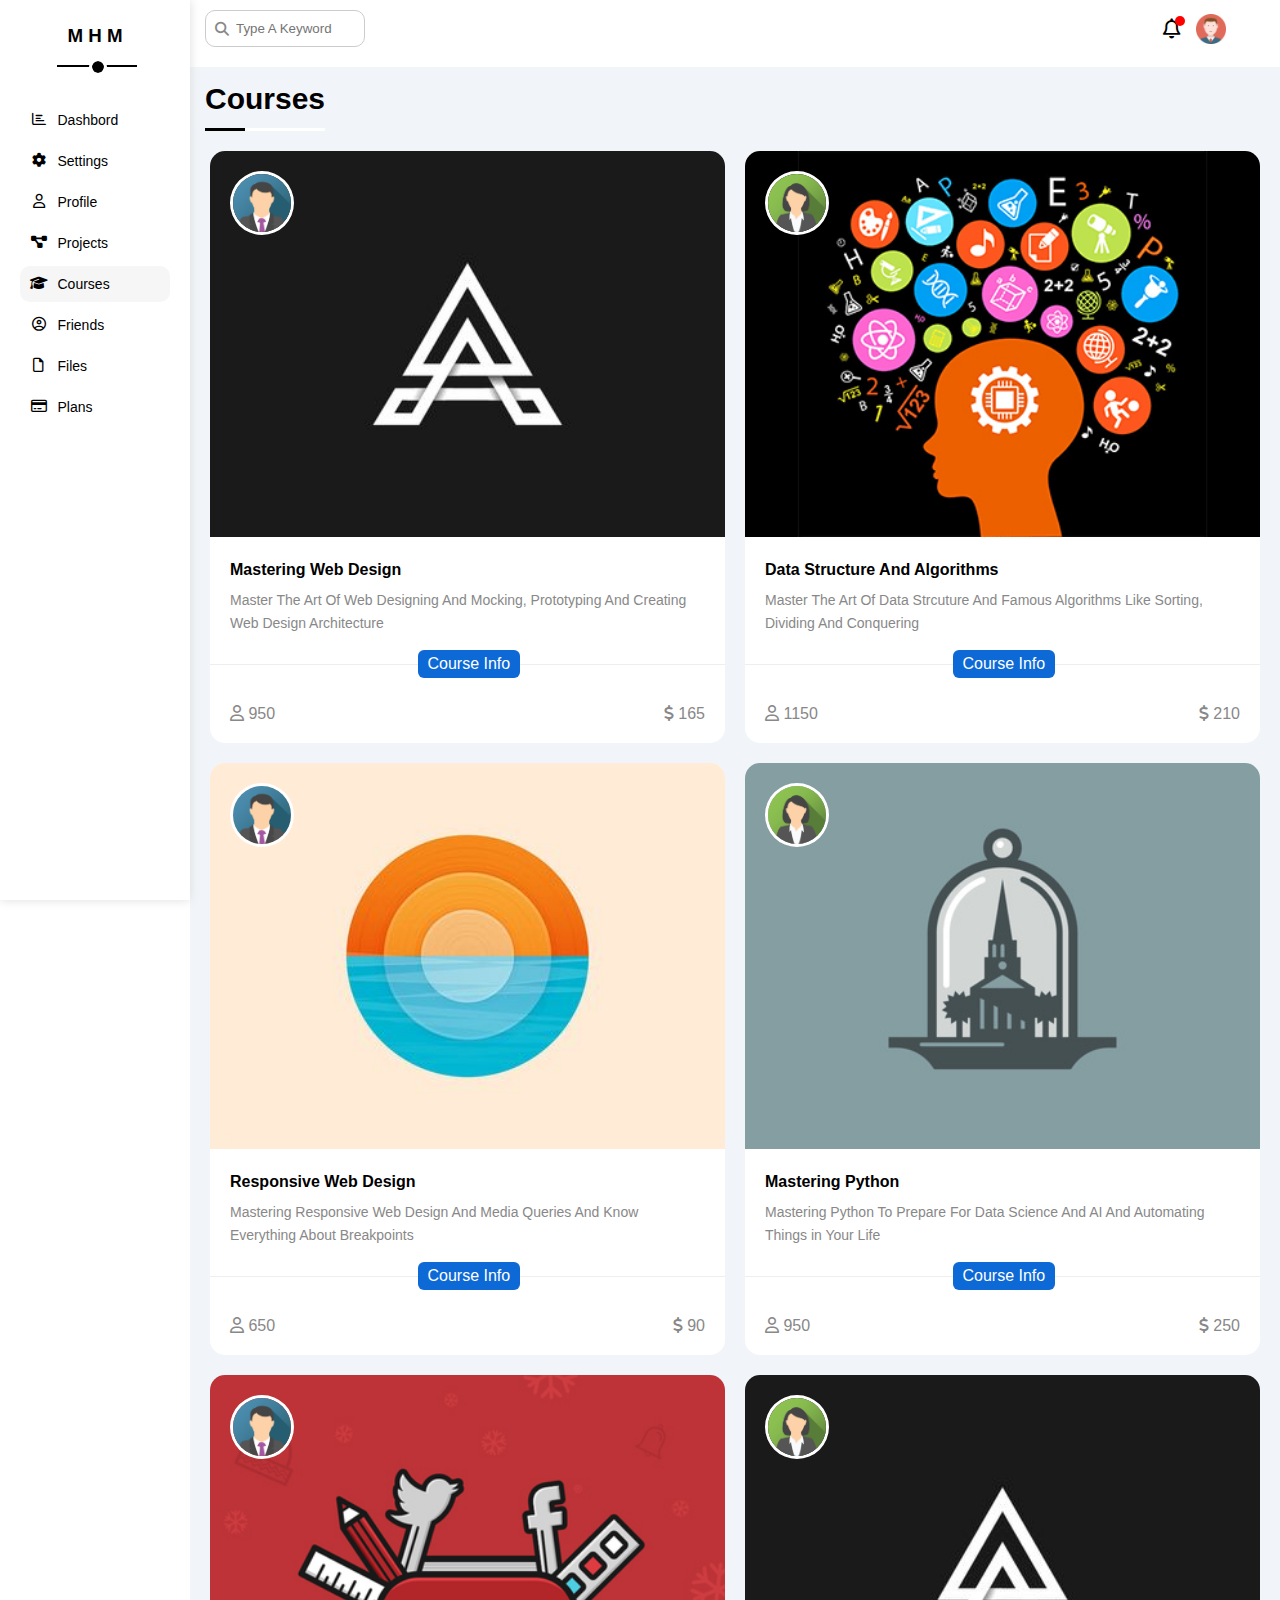
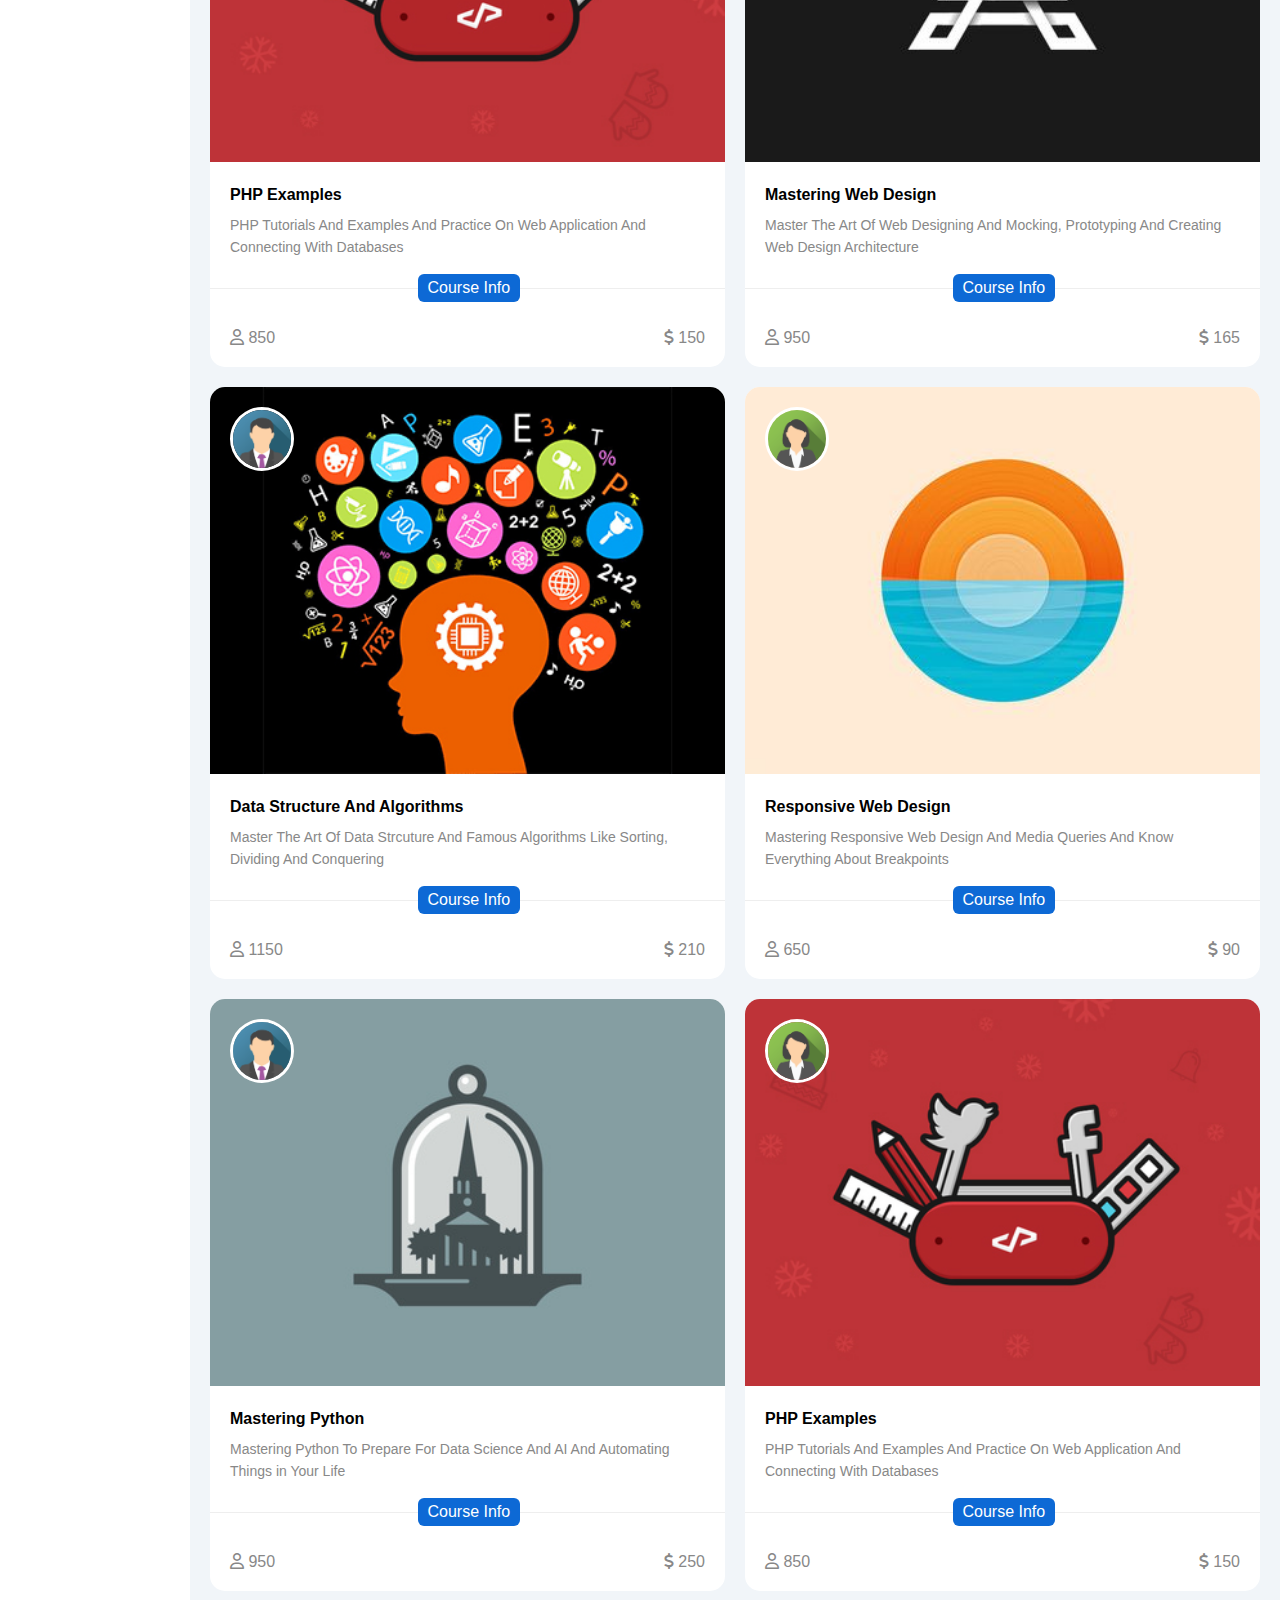
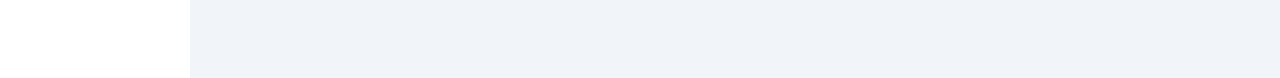
==== commit f424ef8e: "last update" ====
--- a/courses.html
+++ b/courses.html
@@ -63,7 +63,7 @@
                 <div class="courses">
                     <div class="coursbox">
                         <img src="./Images/team-01.png" alt="">
-                        <img src="./images/course-01.jpg" alt="">
+                        <img src="./Images/course-01.jpg" alt="">
                        <div class="info">
                             <h4>Mastering Web Design</h4>
                             <p>
@@ -85,7 +85,7 @@
                     </div>
                     <div class="coursbox">
                         <img src="./Images/team-02.png" alt="">
-                        <img src="./images/course-02.jpg" alt="">
+                        <img src="./Images/course-02.jpg" alt="">
                        <div class="info">
                             <h4>Data Structure And Algorithms   </h4>
                             <p>
@@ -107,7 +107,7 @@
                     </div>
                     <div class="coursbox">
                         <img src="./Images/team-01.png" alt="">
-                        <img src="./images/course-03.jpg" alt="">
+                        <img src="./Images/course-03.jpg" alt="">
                        <div class="info">
                             <h4>Responsive Web Design</h4>
                             <p>
@@ -129,7 +129,7 @@
                     </div>
                     <div class="coursbox">
                         <img src="./Images/team-02.png" alt="">
-                        <img src="./images/course-04.jpg" alt="">
+                        <img src="./Images/course-04.jpg" alt="">
                        <div class="info">
                             <h4>Mastering Python</h4>
                             <p>
@@ -151,7 +151,7 @@
                     </div>
                     <div class="coursbox">
                         <img src="./Images/team-01.png" alt="">
-                        <img src="./images/course-05.jpg" alt="">
+                        <img src="./Images/course-05.jpg" alt="">
                        <div class="info">
                             <h4>PHP Examples</h4>
                             <p>
@@ -173,7 +173,7 @@
                     </div>
                     <div class="coursbox">
                         <img src="./Images/team-02.png" alt="">
-                        <img src="./images/course-01.jpg" alt="">
+                        <img src="./Images/course-01.jpg" alt="">
                        <div class="info">
                             <h4>Mastering Web Design</h4>
                             <p>
@@ -195,7 +195,7 @@
                     </div>
                     <div class="coursbox">
                         <img src="./Images/team-01.png" alt="">
-                        <img src="./images/course-02.jpg" alt="">
+                        <img src="./Images/course-02.jpg" alt="">
                        <div class="info">
                             <h4>Data Structure And Algorithms   </h4>
                             <p>
@@ -217,7 +217,7 @@
                     </div>
                     <div class="coursbox">
                         <img src="./Images/team-02.png" alt="">
-                        <img src="./images/course-03.jpg" alt="">
+                        <img src="./Images/course-03.jpg" alt="">
                        <div class="info">
                             <h4>Responsive Web Design</h4>
                             <p>
@@ -239,7 +239,7 @@
                     </div>
                     <div class="coursbox">
                         <img src="./Images/team-01.png" alt="">
-                        <img src="./images/course-04.jpg" alt="">
+                        <img src="./Images/course-04.jpg" alt="">
                        <div class="info">
                             <h4>Mastering Python</h4>
                             <p>
@@ -261,7 +261,7 @@
                     </div>
                     <div class="coursbox">
                         <img src="./Images/team-02.png" alt="">
-                        <img src="./images/course-05.jpg" alt="">
+                        <img src="./Images/course-05.jpg" alt="">
                        <div class="info">
                             <h4>PHP Examples</h4>
                             <p>
